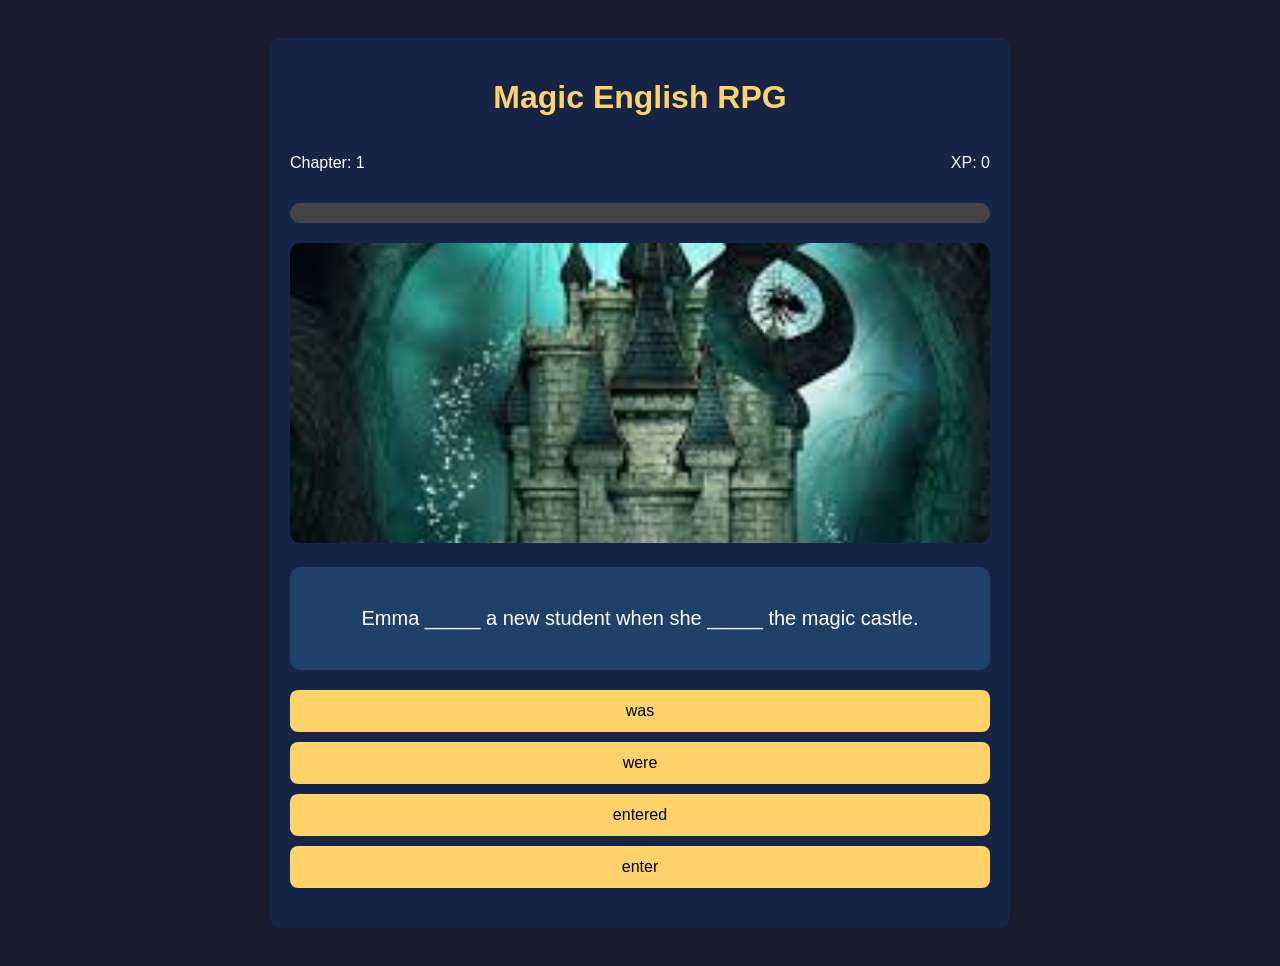
==== english-story-english/index.html @ 66e948bf "Add files via upload" ====
<!DOCTYPE html>
<html lang="en">
<head>
    <meta charset="UTF-8">
    <meta name="viewport" content="width=device-width, initial-scale=1.0">
    <title>The Magic Castle</title>

    <link rel="stylesheet" href="style.css">
</head>
<body>

    <div class="game-container">

        <h1>Magic English RPG</h1>

        <div class="status-bar">
            <p>Chapter: <span id="chapter">1</span></p>
            <p>XP: <span id="xp">0</span></p>
        </div>

        <div class="progress-container">
            <div id="progress-bar"></div>
        </div>

        <img id="story-image" src="images/castle.jpg" alt="Story Image">

        <div class="story-box">
            <p id="story-text"></p>
        </div>

        <div id="options-container"></div>

        <div id="feedback"></div>

    </div>

    <div id="complete-story">

    </div>

    <script src="script.js"></script>

</body>
</html>
---- english-story-english/style.css ----
body {
    background-color: #1b1b2f;
    color: white;
    font-family: Arial, Helvetica, sans-serif;
    display: flex;
    justify-content: center;
    padding: 30px;
}

.game-container {
    width: 700px;
    background-color: #162447;
    padding: 20px;
    border-radius: 10px;
    text-align: center;
}

h1 {
    color: #ffd369;
}

.status-bar {
    display: flex;
    justify-content: space-between;
    margin-bottom: 15px;
}

.progress-container {
    width: 100%;
    height: 20px;
    background-color: #444;
    border-radius: 10px;
    margin-bottom: 20px;
}

#progress-bar {
    height: 100%;
    width: 0%;
    background-color: #ffd369;
    border-radius: 10px;
}

img {
    width: 100%;
    height: 300px;
    object-fit: cover;
    border-radius: 10px;
    margin-bottom: 20px;
}

.story-box {
    background-color: #1f4068;
    padding: 20px;
    border-radius: 10px;
    margin-bottom: 20px;
    font-size: 20px;
}

.option-button {
    display: block;
    width: 100%;
    padding: 12px;
    margin-top: 10px;
    border: none;
    border-radius: 8px;
    background-color: #ffd369;
    cursor: pointer;
    font-size: 16px;
}

.option-button:hover {
    background-color: #ffb703;
}

#feedback {
    margin-top: 20px;
    font-size: 18px;
    font-weight: bold;
}
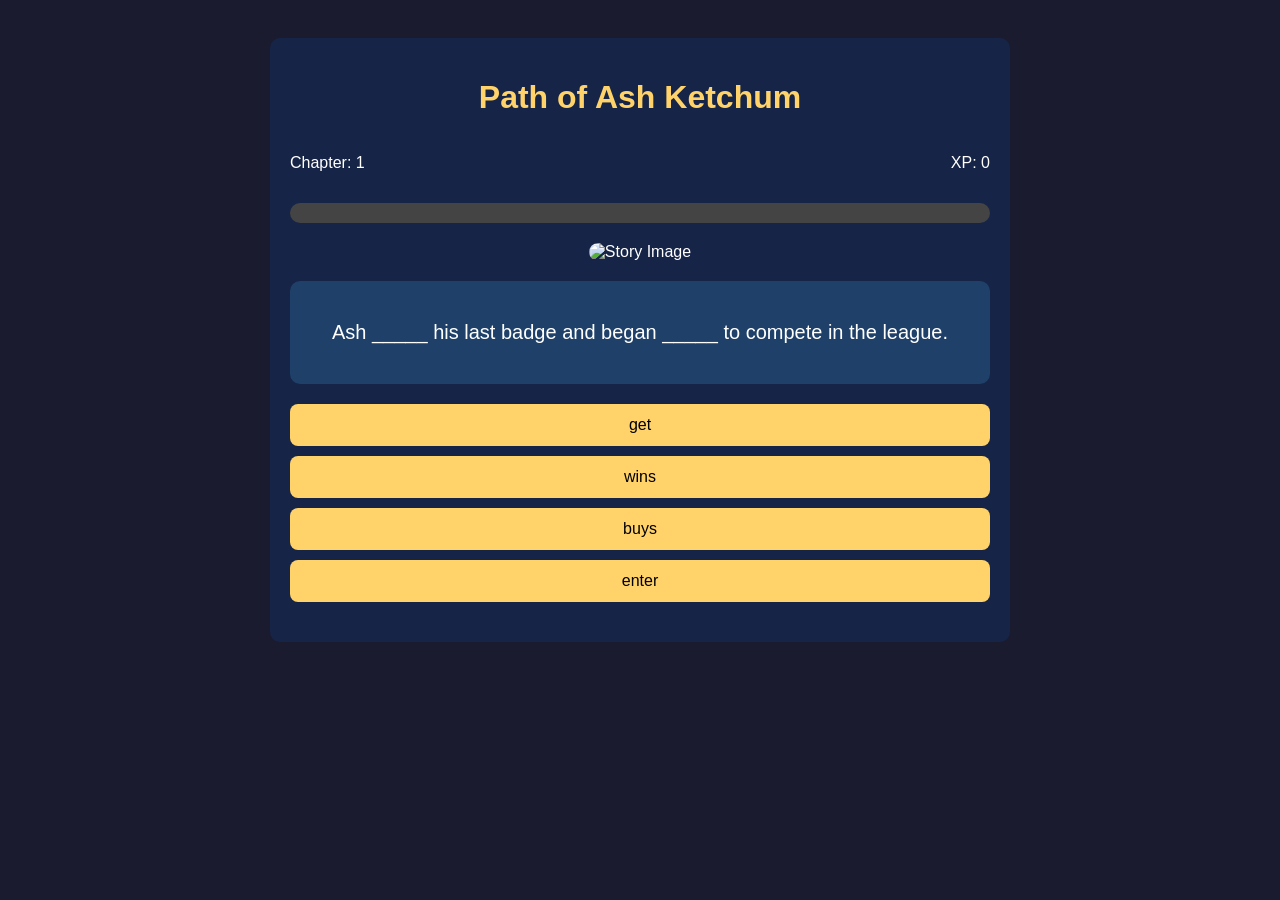
==== commit 695f0bc6: "Edições quase finais" ====
--- a/english-story-english/index.html
+++ b/english-story-english/index.html
@@ -3,7 +3,7 @@
 <head>
     <meta charset="UTF-8">
     <meta name="viewport" content="width=device-width, initial-scale=1.0">
-    <title>The Magic Castle</title>
+    <title>Game Story English 🏆</title>
 
     <link rel="stylesheet" href="style.css">
 </head>
@@ -11,7 +11,7 @@
 
     <div class="game-container">
 
-        <h1>Magic English RPG</h1>
+        <h1>Path of Ash Ketchum</h1>
 
         <div class="status-bar">
             <p>Chapter: <span id="chapter">1</span></p>
@@ -22,7 +22,7 @@
             <div id="progress-bar"></div>
         </div>
 
-        <img id="story-image" src="images/castle.jpg" alt="Story Image">
+        <img id="story-image" src="images/poke1.jpg" alt="Story Image">
 
         <div class="story-box">
             <p id="story-text"></p>
